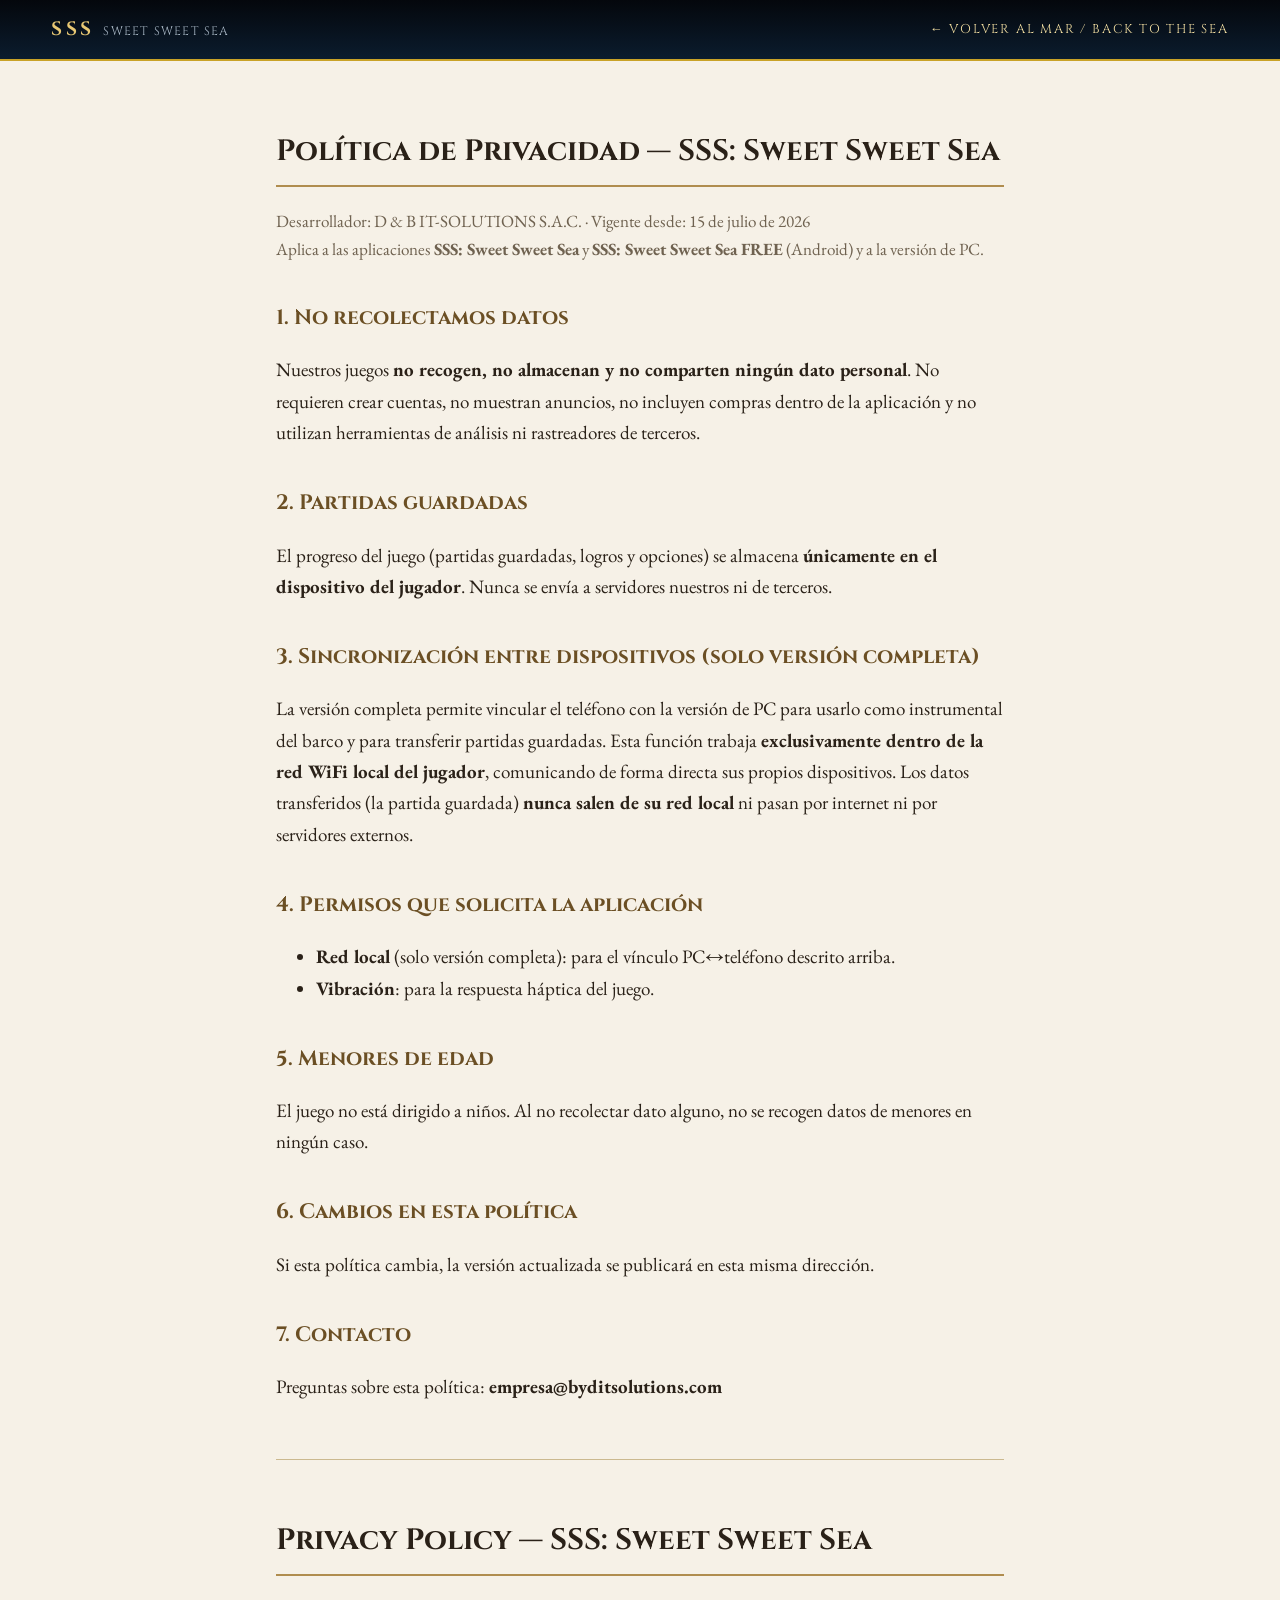
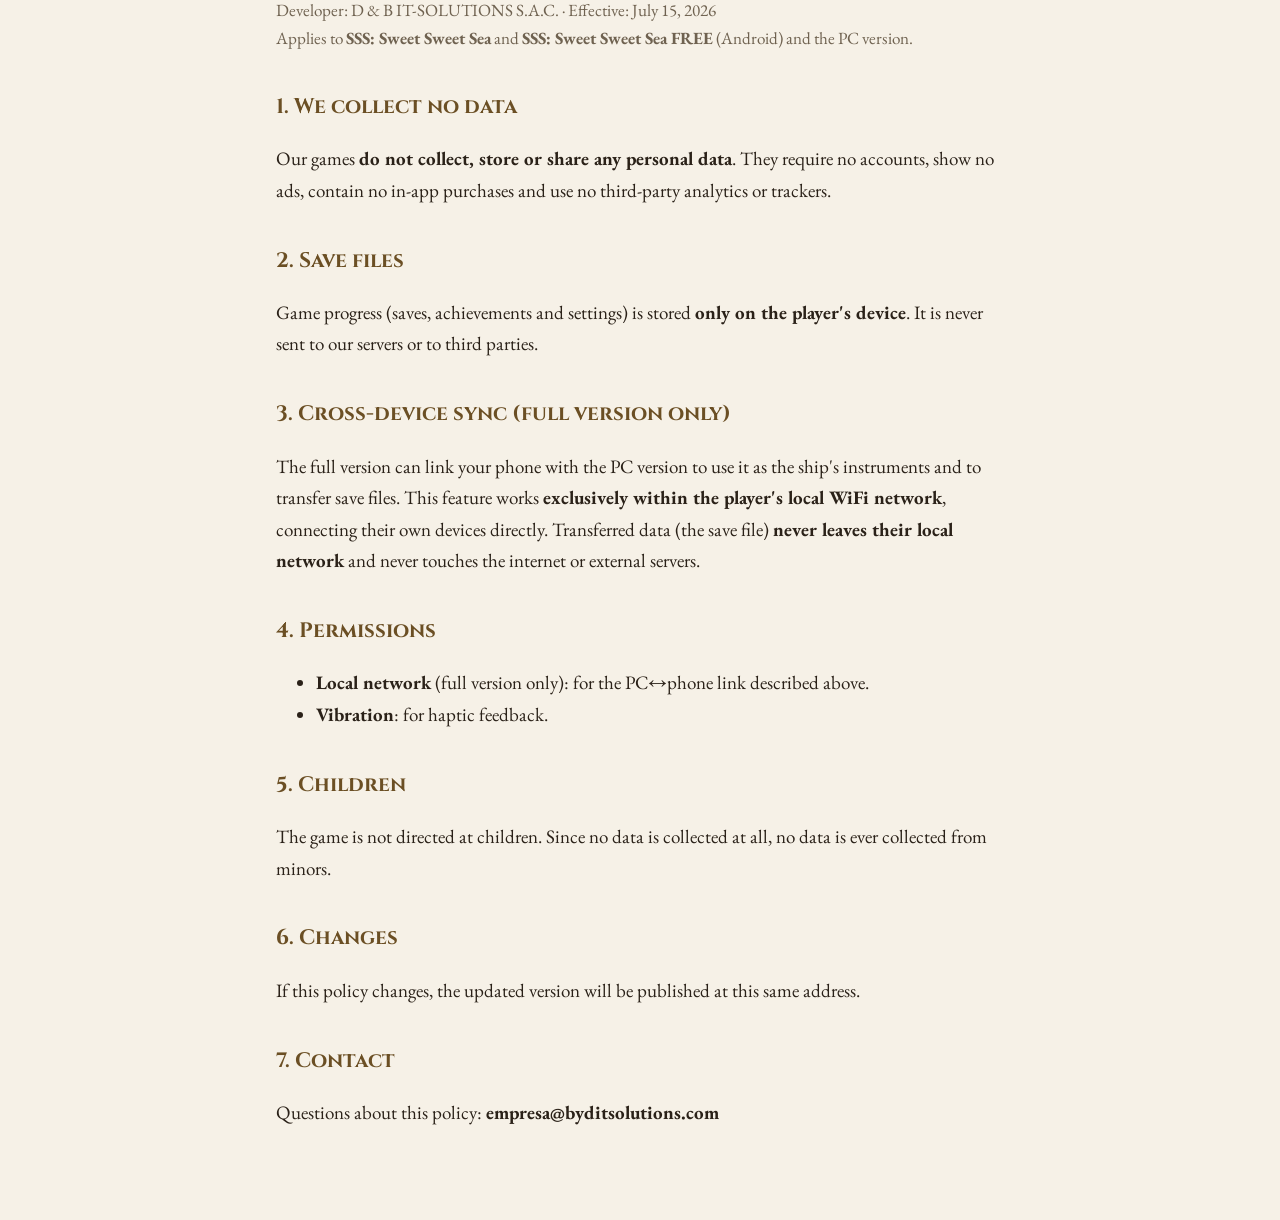
==== privacidad.html @ a399088d "LA WEB DEL JUEGO (13 sep): el repo pasa de tener un solo html de politicas a ser el sitio publico de" ====
<!DOCTYPE html>
<html lang="es">
<head>
<meta charset="utf-8">
<meta name="viewport" content="width=device-width, initial-scale=1">
<title>Política de Privacidad — SSS: Sweet Sweet Sea</title>
<meta name="description" content="Política de privacidad de SSS: Sweet Sweet Sea y SSS: Sweet Sweet Sea FREE. No recolectamos ningún dato personal.">
<meta name="theme-color" content="#05080d">
<link rel="icon" href="assets/favicon.png">
<link rel="preconnect" href="https://fonts.googleapis.com">
<link rel="preconnect" href="https://fonts.gstatic.com" crossorigin>
<link href="https://fonts.googleapis.com/css2?family=Cinzel:wght@500;700&family=EB+Garamond:wght@400;600&display=swap" rel="stylesheet">
<style>
  :root { --oro:#c9a227; --oro-vivo:#e8c874; --tinta:#2a2118; --crema:#f6f1e7; }
  * { box-sizing: border-box; }
  body {
    font-family: 'EB Garamond', Georgia, 'Times New Roman', serif;
    margin: 0; color: var(--tinta); background: var(--crema);
    line-height: 1.65; font-size: 19px;
  }
  .cinta {
    background: linear-gradient(180deg, #04070c, #0b1c2e);
    border-bottom: 2px solid var(--oro);
    padding: 14px max(16px, 4vw);
    display: flex; align-items: center; gap: 16px; flex-wrap: wrap;
  }
  .cinta a { color: #f3dfa2; text-decoration: none; font-family: 'Cinzel', serif;
             font-size: .8rem; letter-spacing: .14em; text-transform: uppercase; }
  .cinta a:hover { color: #fff; }
  .cinta__marca { display: flex; align-items: baseline; gap: 9px; margin-right: auto; }
  .cinta__sss { font-family:'Cinzel',serif; font-weight:700; letter-spacing:.18em; color: var(--oro-vivo); }
  .cinta__nombre { font-family:'Cinzel',serif; font-size:.76rem; letter-spacing:.1em;
                   color:#a8b6c4; text-transform:uppercase; }
  .hoja { max-width: 760px; margin: 0 auto; padding: 30px 16px 72px; }
  h1 { font-family: 'Cinzel', serif; font-size: 1.55em; border-bottom: 2px solid #b08d4f;
       padding-bottom: 10px; margin-top: 1.2em; }
  h2 { font-family: 'Cinzel', serif; font-size: 1.1em; color: #6b4f24; margin-top: 1.8em; }
  hr { border: none; border-top: 1px solid #cbb98f; margin: 56px 0; }
  .meta { color: #6f6250; font-size: .9em; }
  a { color: #7a5a16; }
  @media (max-width: 560px) { body { font-size: 18px; } .cinta__nombre { display:none; } }
</style>
</head>
<body>

<div class="cinta">
  <span class="cinta__marca">
    <span class="cinta__sss">SSS</span>
    <span class="cinta__nombre">Sweet Sweet Sea</span>
  </span>
  <a href="index.html">← Volver al mar / Back to the sea</a>
</div>

<div class="hoja">

<h1>Política de Privacidad — SSS: Sweet Sweet Sea</h1>
<p class="meta">Desarrollador: D &amp; B IT-SOLUTIONS S.A.C. · Vigente desde: 15 de julio de 2026<br>
Aplica a las aplicaciones <strong>SSS: Sweet Sweet Sea</strong> y <strong>SSS: Sweet Sweet Sea FREE</strong> (Android) y a la versión de PC.</p>

<h2>1. No recolectamos datos</h2>
<p>Nuestros juegos <strong>no recogen, no almacenan y no comparten ningún dato personal</strong>.
No requieren crear cuentas, no muestran anuncios, no incluyen compras dentro de la aplicación
y no utilizan herramientas de análisis ni rastreadores de terceros.</p>

<h2>2. Partidas guardadas</h2>
<p>El progreso del juego (partidas guardadas, logros y opciones) se almacena <strong>únicamente
en el dispositivo del jugador</strong>. Nunca se envía a servidores nuestros ni de terceros.</p>

<h2>3. Sincronización entre dispositivos (solo versión completa)</h2>
<p>La versión completa permite vincular el teléfono con la versión de PC para usarlo como
instrumental del barco y para transferir partidas guardadas. Esta función trabaja
<strong>exclusivamente dentro de la red WiFi local del jugador</strong>, comunicando de forma
directa sus propios dispositivos. Los datos transferidos (la partida guardada) <strong>nunca
salen de su red local</strong> ni pasan por internet ni por servidores externos.</p>

<h2>4. Permisos que solicita la aplicación</h2>
<ul>
  <li><strong>Red local</strong> (solo versión completa): para el vínculo PC↔teléfono descrito arriba.</li>
  <li><strong>Vibración</strong>: para la respuesta háptica del juego.</li>
</ul>

<h2>5. Menores de edad</h2>
<p>El juego no está dirigido a niños. Al no recolectar dato alguno, no se recogen datos de
menores en ningún caso.</p>

<h2>6. Cambios en esta política</h2>
<p>Si esta política cambia, la versión actualizada se publicará en esta misma dirección.</p>

<h2>7. Contacto</h2>
<p>Preguntas sobre esta política: <strong>empresa@byditsolutions.com</strong></p>

<hr>

<h1>Privacy Policy — SSS: Sweet Sweet Sea</h1>
<p class="meta">Developer: D &amp; B IT-SOLUTIONS S.A.C. · Effective: July 15, 2026<br>
Applies to <strong>SSS: Sweet Sweet Sea</strong> and <strong>SSS: Sweet Sweet Sea FREE</strong> (Android) and the PC version.</p>

<h2>1. We collect no data</h2>
<p>Our games <strong>do not collect, store or share any personal data</strong>. They require no
accounts, show no ads, contain no in-app purchases and use no third-party analytics or trackers.</p>

<h2>2. Save files</h2>
<p>Game progress (saves, achievements and settings) is stored <strong>only on the player's
device</strong>. It is never sent to our servers or to third parties.</p>

<h2>3. Cross-device sync (full version only)</h2>
<p>The full version can link your phone with the PC version to use it as the ship's instruments
and to transfer save files. This feature works <strong>exclusively within the player's local
WiFi network</strong>, connecting their own devices directly. Transferred data (the save file)
<strong>never leaves their local network</strong> and never touches the internet or external servers.</p>

<h2>4. Permissions</h2>
<ul>
  <li><strong>Local network</strong> (full version only): for the PC↔phone link described above.</li>
  <li><strong>Vibration</strong>: for haptic feedback.</li>
</ul>

<h2>5. Children</h2>
<p>The game is not directed at children. Since no data is collected at all, no data is ever
collected from minors.</p>

<h2>6. Changes</h2>
<p>If this policy changes, the updated version will be published at this same address.</p>

<h2>7. Contact</h2>
<p>Questions about this policy: <strong>empresa@byditsolutions.com</strong></p>

</div>
</body>
</html>
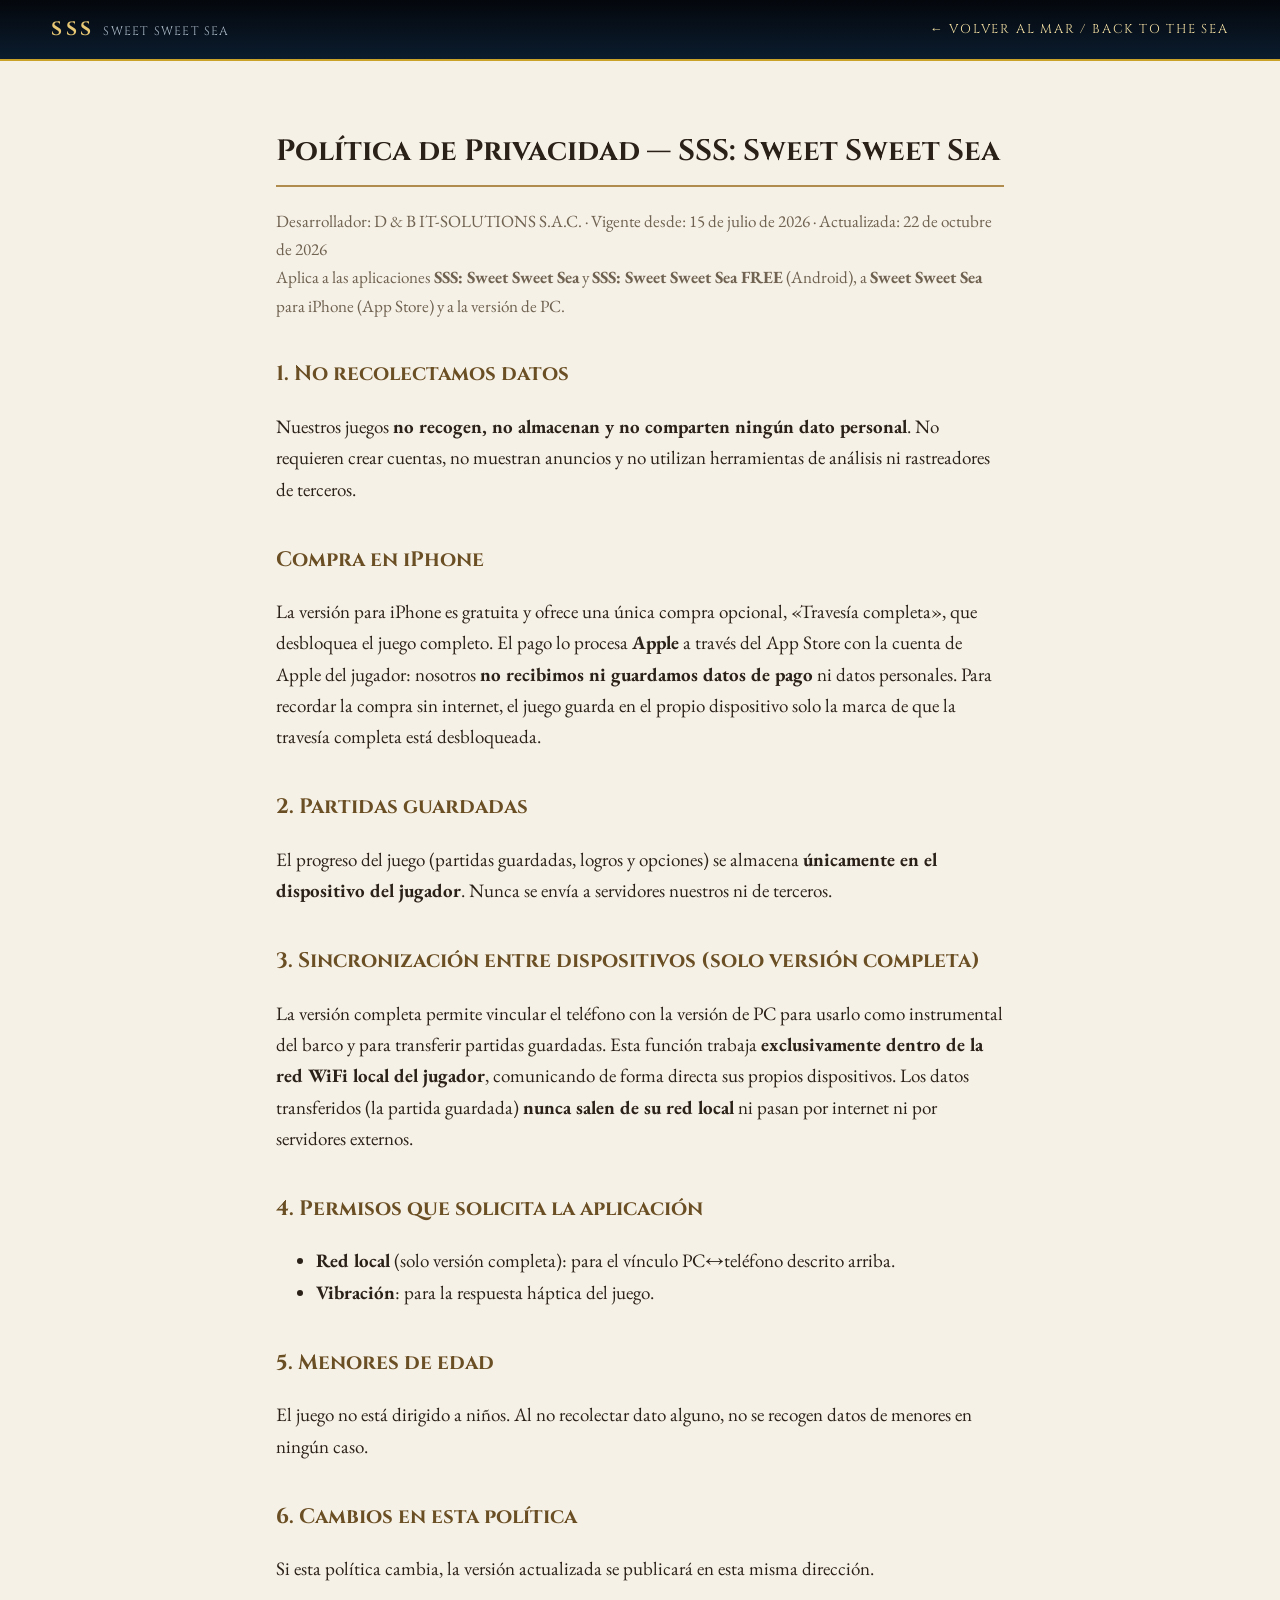
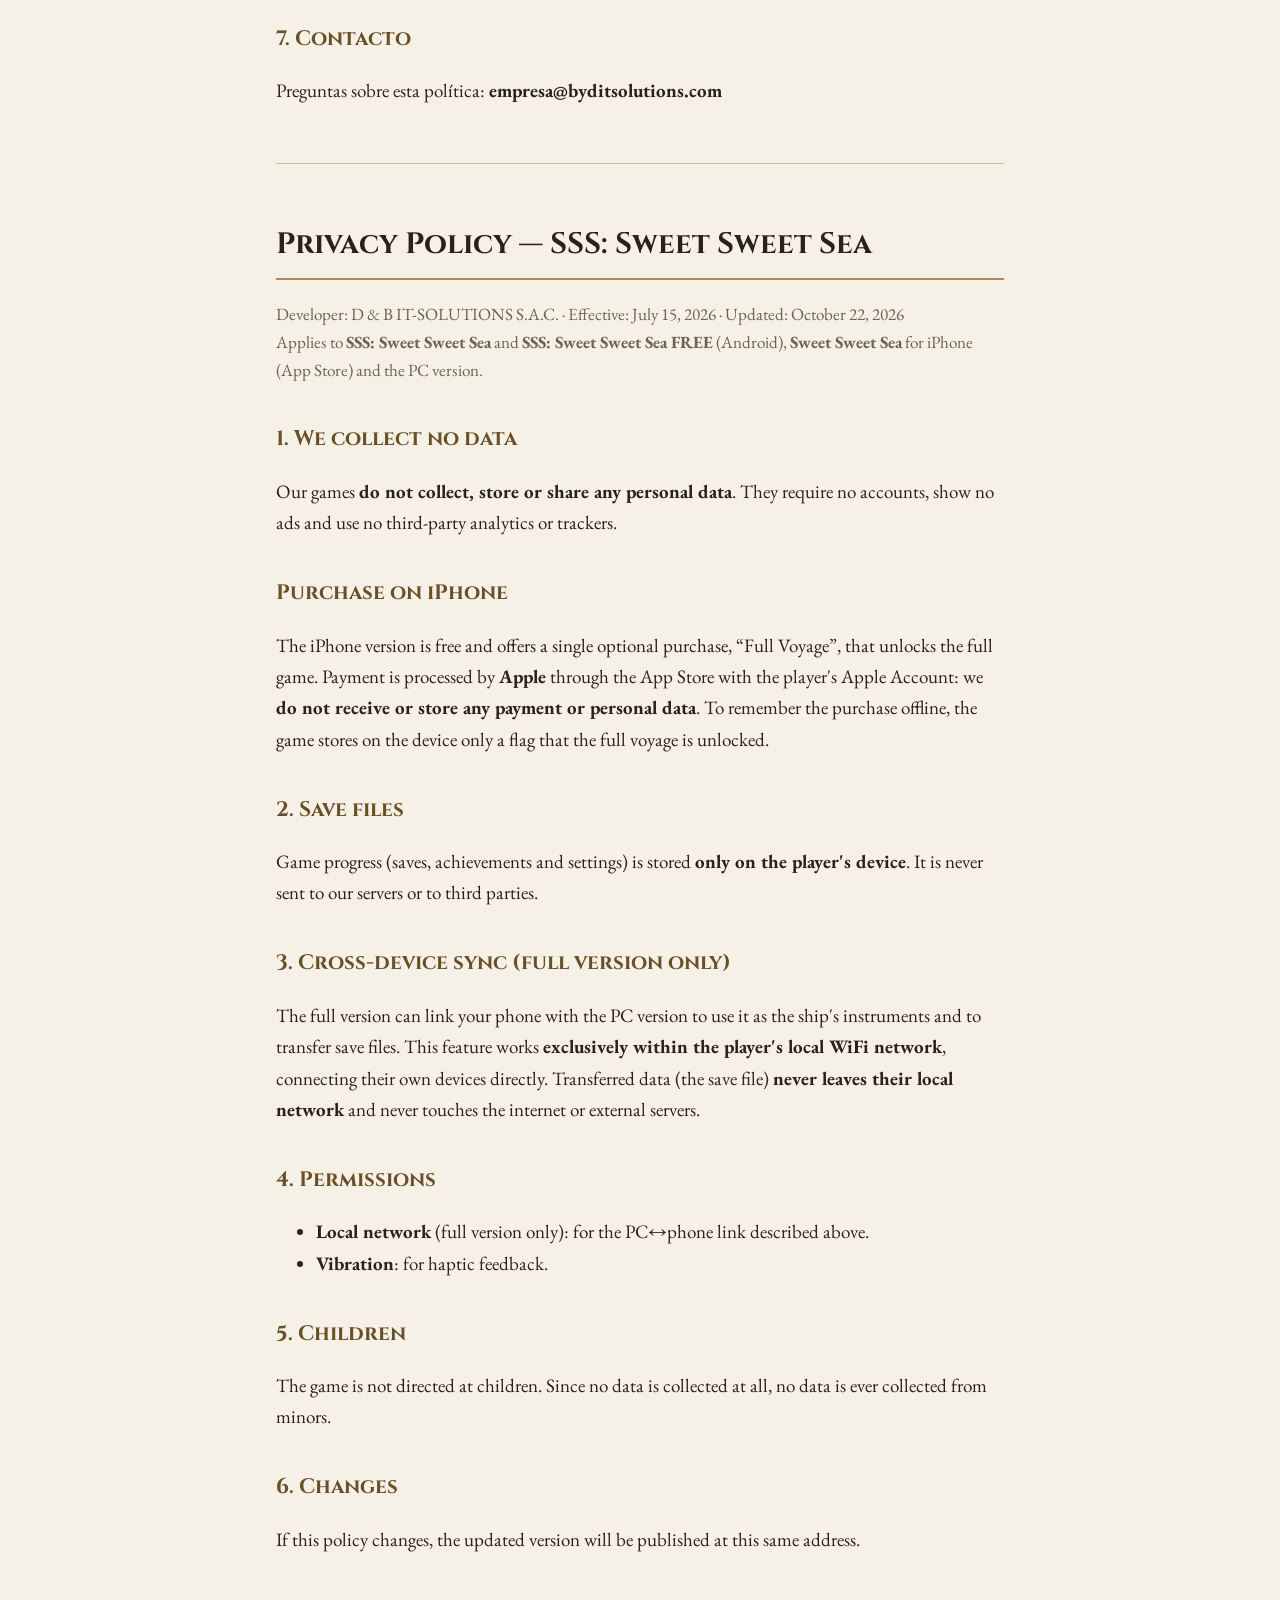
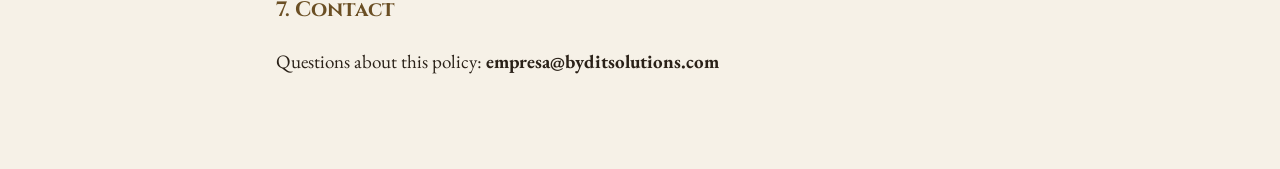
==== commit 3bee05d6: "privacidad: incluye la versión de iPhone y su compra única (la procesa Apple, sin datos de pago)" ====
--- a/privacidad.html
+++ b/privacidad.html
@@ -54,13 +54,20 @@
 <div class="hoja">
 
 <h1>Política de Privacidad — SSS: Sweet Sweet Sea</h1>
-<p class="meta">Desarrollador: D &amp; B IT-SOLUTIONS S.A.C. · Vigente desde: 15 de julio de 2026<br>
-Aplica a las aplicaciones <strong>SSS: Sweet Sweet Sea</strong> y <strong>SSS: Sweet Sweet Sea FREE</strong> (Android) y a la versión de PC.</p>
+<p class="meta">Desarrollador: D &amp; B IT-SOLUTIONS S.A.C. · Vigente desde: 15 de julio de 2026 · Actualizada: 22 de octubre de 2026<br>
+Aplica a las aplicaciones <strong>SSS: Sweet Sweet Sea</strong> y <strong>SSS: Sweet Sweet Sea FREE</strong> (Android), a <strong>Sweet Sweet Sea</strong> para iPhone (App Store) y a la versión de PC.</p>
 
 <h2>1. No recolectamos datos</h2>
 <p>Nuestros juegos <strong>no recogen, no almacenan y no comparten ningún dato personal</strong>.
-No requieren crear cuentas, no muestran anuncios, no incluyen compras dentro de la aplicación
-y no utilizan herramientas de análisis ni rastreadores de terceros.</p>
+No requieren crear cuentas, no muestran anuncios y no utilizan herramientas de análisis ni
+rastreadores de terceros.</p>
+
+<h2>Compra en iPhone</h2>
+<p>La versión para iPhone es gratuita y ofrece una única compra opcional, «Travesía completa», que
+desbloquea el juego completo. El pago lo procesa <strong>Apple</strong> a través del App Store con la
+cuenta de Apple del jugador: nosotros <strong>no recibimos ni guardamos datos de pago</strong> ni datos
+personales. Para recordar la compra sin internet, el juego guarda en el propio dispositivo solo la
+marca de que la travesía completa está desbloqueada.</p>
 
 <h2>2. Partidas guardadas</h2>
 <p>El progreso del juego (partidas guardadas, logros y opciones) se almacena <strong>únicamente
@@ -92,12 +99,18 @@
 <hr>
 
 <h1>Privacy Policy — SSS: Sweet Sweet Sea</h1>
-<p class="meta">Developer: D &amp; B IT-SOLUTIONS S.A.C. · Effective: July 15, 2026<br>
-Applies to <strong>SSS: Sweet Sweet Sea</strong> and <strong>SSS: Sweet Sweet Sea FREE</strong> (Android) and the PC version.</p>
+<p class="meta">Developer: D &amp; B IT-SOLUTIONS S.A.C. · Effective: July 15, 2026 · Updated: October 22, 2026<br>
+Applies to <strong>SSS: Sweet Sweet Sea</strong> and <strong>SSS: Sweet Sweet Sea FREE</strong> (Android), <strong>Sweet Sweet Sea</strong> for iPhone (App Store) and the PC version.</p>
 
 <h2>1. We collect no data</h2>
 <p>Our games <strong>do not collect, store or share any personal data</strong>. They require no
-accounts, show no ads, contain no in-app purchases and use no third-party analytics or trackers.</p>
+accounts, show no ads and use no third-party analytics or trackers.</p>
+
+<h2>Purchase on iPhone</h2>
+<p>The iPhone version is free and offers a single optional purchase, “Full Voyage”, that unlocks the
+full game. Payment is processed by <strong>Apple</strong> through the App Store with the player's Apple
+Account: we <strong>do not receive or store any payment or personal data</strong>. To remember the purchase
+offline, the game stores on the device only a flag that the full voyage is unlocked.</p>
 
 <h2>2. Save files</h2>
 <p>Game progress (saves, achievements and settings) is stored <strong>only on the player's
